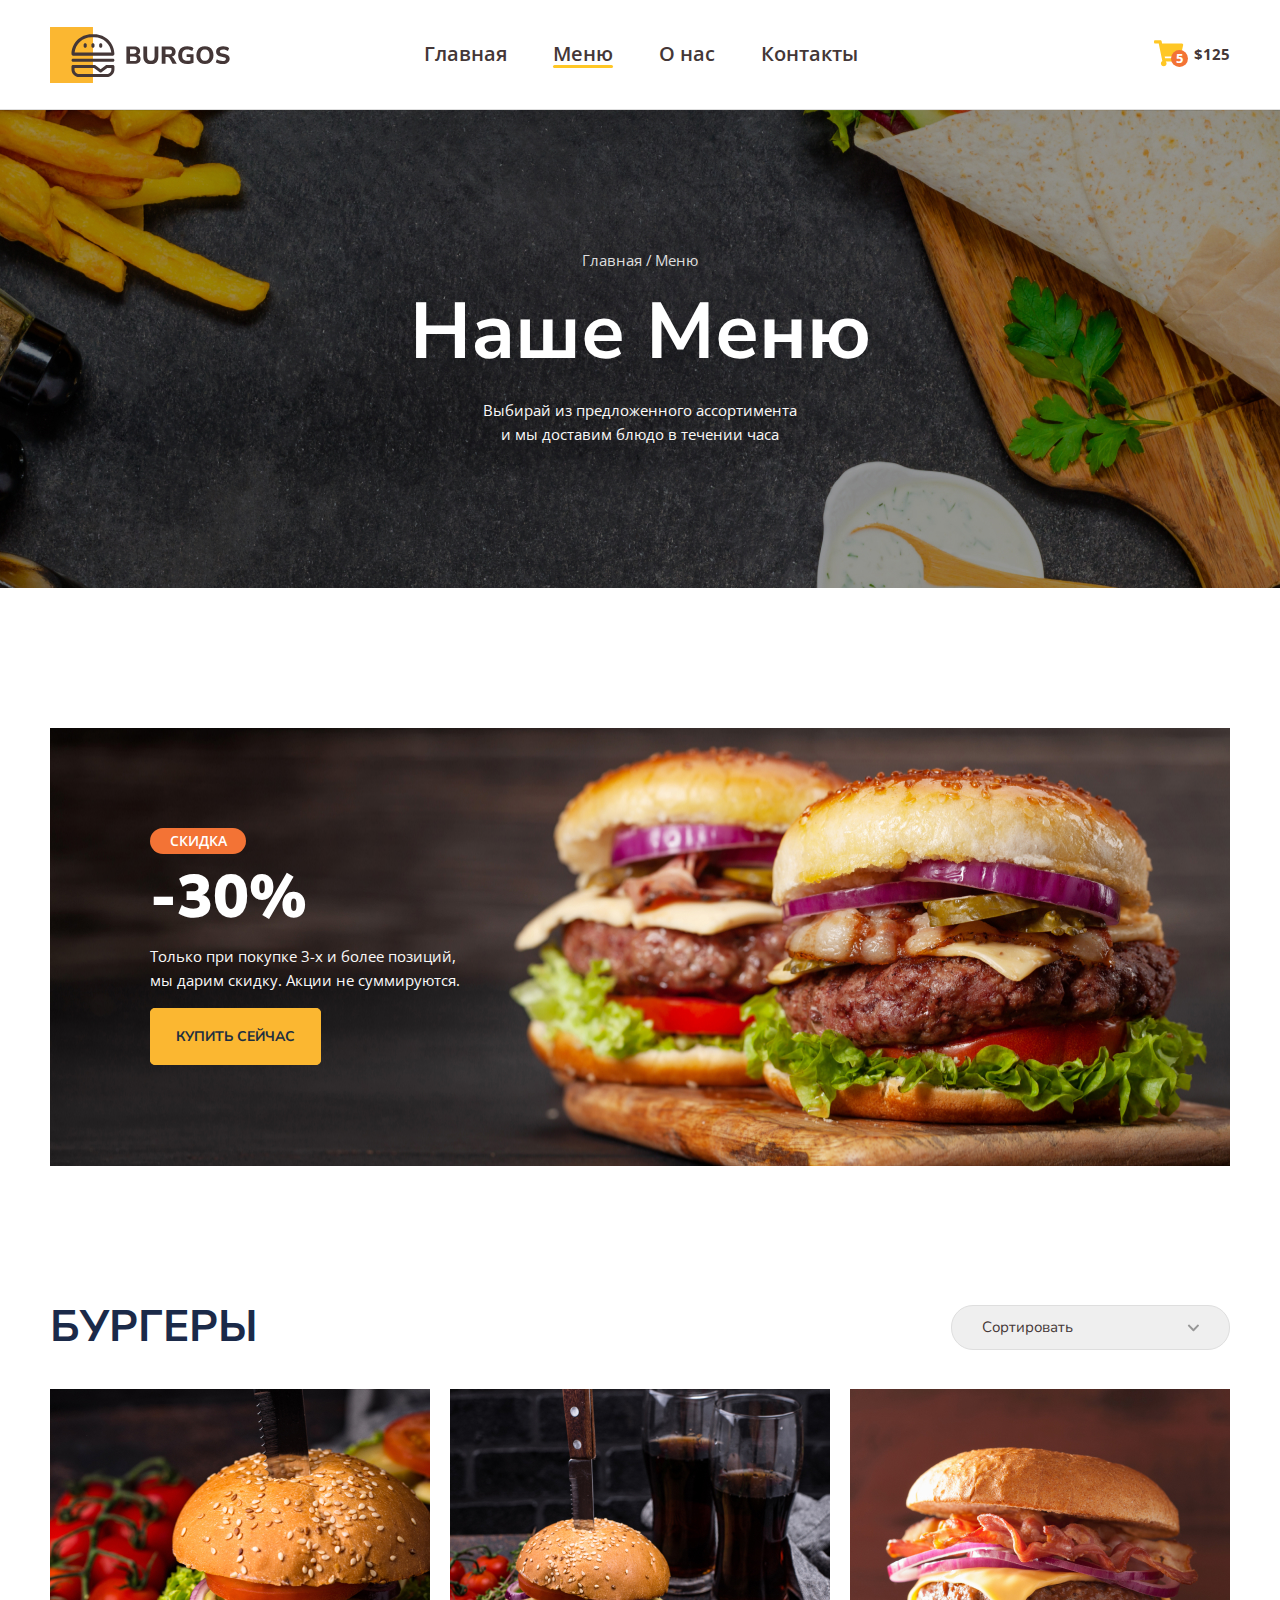
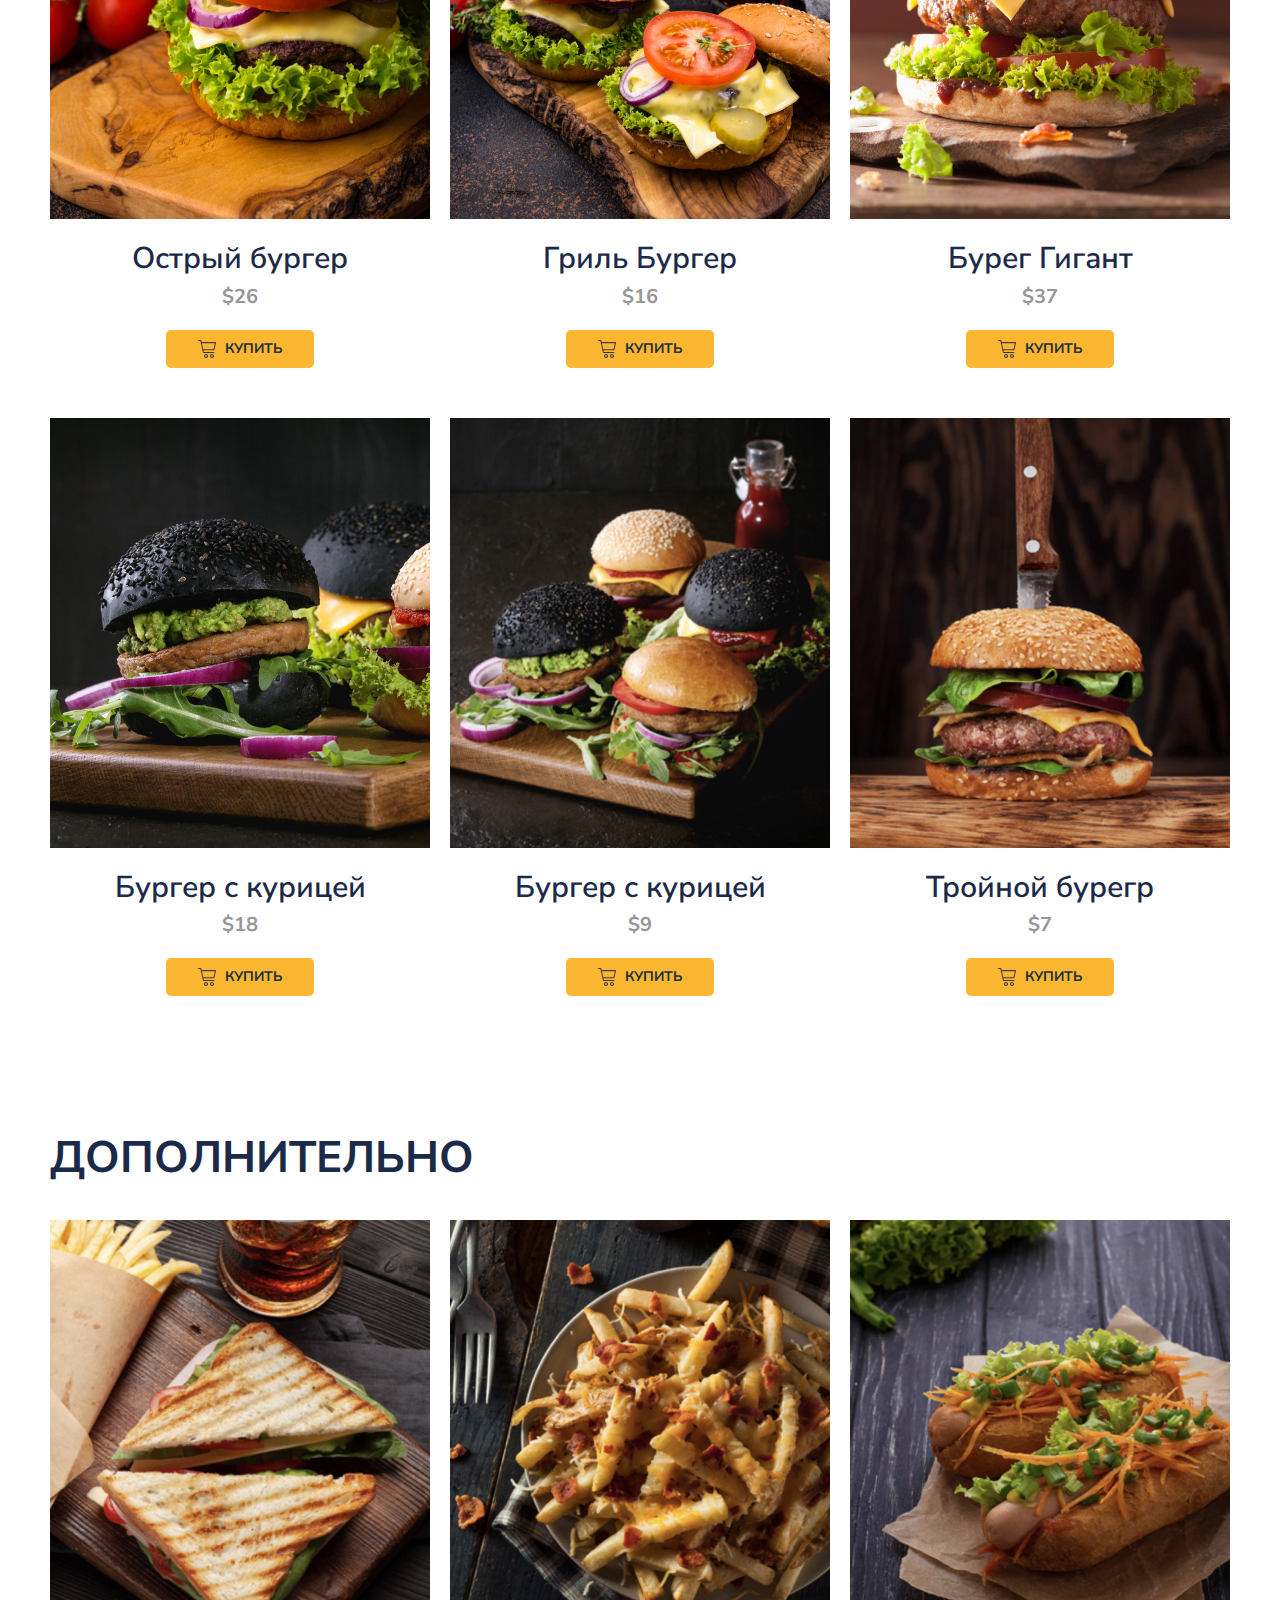
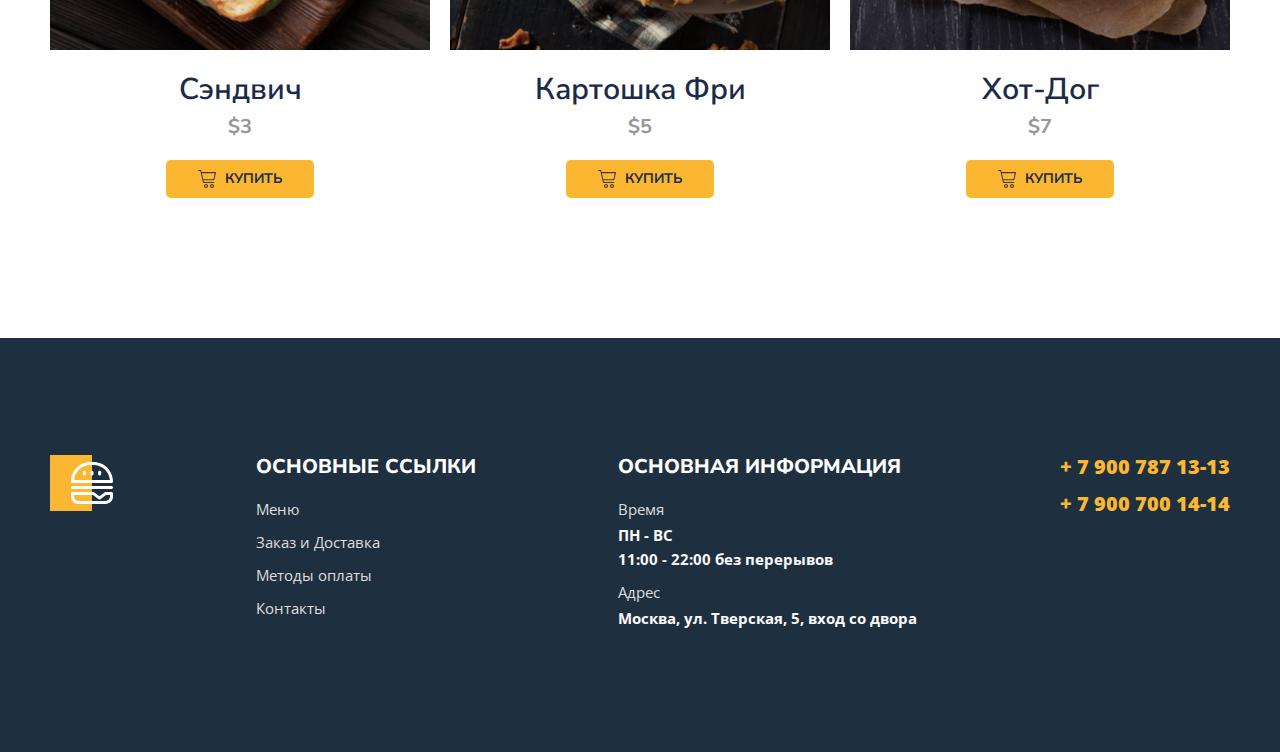
==== menu.html @ 004f5a5d "Add index and menu" ====
<!DOCTYPE html>
<html lang="ru">

<head>
	<meta charset="UTF-8">
	<meta http-equiv="X-UA-Compatible" content="IE=edge">
	<meta name="viewport" content="width=device-width, initial-scale=1.0">
	<title>Burger</title>
	<link rel="preconnect" href="https://fonts.googleapis.com">
	<link rel="preconnect" href="https://fonts.gstatic.com" crossorigin>
	<link
		href="https://fonts.googleapis.com/css2?family=Nunito+Sans:wght@400;600;700;800;900&family=Open+Sans:wght@400;600;700&display=swap"
		rel="stylesheet">
	<link rel="stylesheet" href="styles/normalize.css">
	<link rel="stylesheet" href="styles/main.css">
</head>

<body>
	<header>
		<div class="container">
			<div class="header">
				<div class="header-item">
					<a href="index.html" class="header-logo"></a>
					<nav>
						<ul class="header-nav">
							<li><a href="index.html">Главная</a></li>
							<li><a href="#" class="active">Меню</a></li>
							<li><a href="#">О нас</a></li>
							<li><a href="#">Контакты</a></li>
						</ul>
					</nav>
				</div>
				<button type="button" class="button">
					<span class="button-item">
						<img src="images/cart.svg" alt="Корзина">
						<span class="button-count">5</span>
					</span>
					<span class="button-text">$125</span>
				</button>
			</div>
		</div>
	</header>
	<div class="bg">
		<div class="container">
			<ul class="breadcrumbs">
				<li><a href="index.html">Главная</a></li>
				<li><a href="#">Меню</a></li>
			</ul>
			<h1 class="title">Наше Меню</h1>
			<p class="description">Выбирай из предложенного ассортимента и мы доставим блюдо в течении часа</p>
		</div>
	</div>
	<main>
		<div class="banner">
			<div class="container">
				<div class="banner-box">
					<h2 class="banner-title">
						<span>скидка</span>
						-30%
					</h2>
					<p class="banner-text">
						Только при покупке 3-х и более позиций, мы&nbsp;дарим скидку. Акции не суммируются.
					</p>
					<a href="#menuBurger" class="banner-link">купить сейчас</a>
				</div>
			</div>
		</div>
		<section class="menu" id="menuBurger">
			<div class="container">
				<div class="menu-header">
					<h2 class="menu-title">
						Бургеры
					</h2>
					<select class="menu-select">
						<option value="">Сортировать</option>
						<option value="up">По возрастанию</option>
						<option value="down">По убыванию</option>
					</select>
				</div>
				<div class="menu-grid">
					<div class="menu-grid-item">
						<div class="menu-grid-cover">
							<img src="images/menu/01.jpg" alt="Острый бургер">
						</div>
						<p class="menu-grid-title">Острый бургер</p>
						<p class="menu-grid-price">$26</p>
						<button type="button" class="menu-grid-btn">
							<span class="menu-grid-icon"></span>
							<span class="menu-grid-text">купить</span>
						</button>
					</div>
					<div class="menu-grid-item">
						<div class="menu-grid-cover">
							<img src="images/menu/02.jpg" alt="Острый бургер">
						</div>
						<p class="menu-grid-title">Гриль Бургер</p>
						<p class="menu-grid-price">$16</p>
						<button type="button" class="menu-grid-btn">
							<span class="menu-grid-icon"></span>
							<span class="menu-grid-text">купить</span>
						</button>
					</div>
					<div class="menu-grid-item">
						<div class="menu-grid-cover">
							<img src="images/menu/03.jpg" alt="Острый бургер">
						</div>
						<p class="menu-grid-title">Бурег Гигант</p>
						<p class="menu-grid-price">$37</p>
						<button type="button" class="menu-grid-btn">
							<span class="menu-grid-icon"></span>
							<span class="menu-grid-text">купить</span>
						</button>
					</div>
					<div class="menu-grid-item">
						<div class="menu-grid-cover">
							<img src="images/menu/04.jpg" alt="Острый бургер">
						</div>
						<p class="menu-grid-title">Бургер с курицей</p>
						<p class="menu-grid-price">$18</p>
						<button type="button" class="menu-grid-btn">
							<span class="menu-grid-icon"></span>
							<span class="menu-grid-text">купить</span>
						</button>
					</div>
					<div class="menu-grid-item">
						<div class="menu-grid-cover">
							<img src="images/menu/05.jpg" alt="Острый бургер">
						</div>
						<p class="menu-grid-title">Бургер с курицей</p>
						<p class="menu-grid-price">$9</p>
						<button type="button" class="menu-grid-btn">
							<span class="menu-grid-icon"></span>
							<span class="menu-grid-text">купить</span>
						</button>
					</div>
					<div class="menu-grid-item">
						<div class="menu-grid-cover">
							<img src="images/menu/06.jpg" alt="Острый бургер">
						</div>
						<p class="menu-grid-title">Тройной бурегр</p>
						<p class="menu-grid-price">$7</p>
						<button type="button" class="menu-grid-btn">
							<span class="menu-grid-icon"></span>
							<span class="menu-grid-text">купить</span>
						</button>
					</div>
				</div>
				<div class="menu-header">
					<h2 class="menu-title">
						Дополнительно
					</h2>
				</div>
				<div class="menu-grid">
					<div class="menu-grid-item">
						<div class="menu-grid-cover">
							<img src="images/menu/07.jpg" alt="Сэндвич">
						</div>
						<p class="menu-grid-title">Сэндвич</p>
						<p class="menu-grid-price">$3</p>
						<button type="button" class="menu-grid-btn">
							<span class="menu-grid-icon"></span>
							<span class="menu-grid-text">купить</span>
						</button>
					</div>
					<div class="menu-grid-item">
						<div class="menu-grid-cover">
							<img src="images/menu/08.jpg" alt="Картошка Фри">
						</div>
						<p class="menu-grid-title">Картошка Фри</p>
						<p class="menu-grid-price">$5</p>
						<button type="button" class="menu-grid-btn">
							<span class="menu-grid-icon"></span>
							<span class="menu-grid-text">купить</span>
						</button>
					</div>
					<div class="menu-grid-item">
						<div class="menu-grid-cover">
							<img src="images/menu/09.jpg" alt="Хот-Дог">
						</div>
						<p class="menu-grid-title">Хот-Дог</p>
						<p class="menu-grid-price">$7</p>
						<button type="button" class="menu-grid-btn">
							<span class="menu-grid-icon"></span>
							<span class="menu-grid-text">купить</span>
						</button>
					</div>
				</div>
			</div>
		</section>
	</main>
	<footer class="footer">
		<div class="container">
			<div class="footer-box">
				<div class="item">
					<img class="footer-logo" src="images/footer-logo.svg" alt="Logo">
				</div>
				<div class="footer-item">
					<h2>основные ссылки</h2>
					<ul class="footer-list">
						<li><a href="menu.html">Меню</a></li>
						<li><a href="#">Заказ и Доставка</a></li>
						<li><a href="#">Методы оплаты</a></li>
						<li><a href="#">Контакты</a></li>
					</ul>
				</div>
				<div class="footer-item">
					<h2>основная информация</h2>
					<ul class="footer-list">
						<li>
							<span>Время</span>
							ПН - ВС <br>
							11:00 - 22:00 без перерывов
						</li>
						<li>
							<span>Адрес</span>
							Москва, ул. Тверская, 5, вход со двора
						</li>
					</ul>
				</div>
				<div class="footer-tel">
					<ul class="footer-list footer-list-tel">
						<li>
							<a href="tel:+79007871313">+ 7 900 787 13-13</a>
						</li>
						<li>
							<a href="tel:+79007001414">+ 7 900 700 14-14</a>
						</li>
					</ul>
				</div>
			</div>
		</div>
	</footer>
</body>

</html>
---- styles/main.css ----
body {
	font-family: 'Nunito Sans', sans-serif;
}
.container {
	max-width: 1180px;
	margin: 0 auto;
	padding-left: 15px;
	padding-right: 15px;
}
header {
border-bottom: 1px solid #DEDEDE;
}
.header {
	font-family: 'Open Sans', sans-serif;
	display: flex;
	align-items: center;
	justify-content: space-between;
	padding-top: 26px;
	padding-bottom: 25px;
}
.header-item {
	display: flex;
	align-items: center;
	justify-content: space-between;
	flex-basis: 68.5%;
}
.header-logo {
	display: block;
	background-image: url(../images/logo.svg);
	width: 180px;
	height: 56px;
	background-repeat: no-repeat;
	background-size: cover;
}
.header-nav {
	list-style-type: none;
	display: flex;
	padding-left: 0;
	gap: 46px
}
.header-nav a {
	font-weight: 600;
	font-size: 20px;
	color: #443737;
	text-decoration: none;
}
.header-nav a:hover {
	color: #FFC725;
}
.header-nav a::after {
	content: '';
	width: 100%;
	height: 3px;
	border-radius: 1.5px;
	background: transparent;
	display: block;
}
.header-nav a.active::after {
	background: #FFC725;
}
.button {
	display: flex;
	align-items: center;
	background-color: transparent;
	border: none;
	padding: 0;
	gap: 10px;
	cursor: pointer;
}
.button-item {
	position: relative;
}
.button-count {
	font-weight: 700;
	font-size: 13px;
	color: #FFFFFF;
	background: #F37335;
	border-radius: 100%;
	position: absolute;
	width: 17px;
	height: 17px;
	text-align: center;
	line-height: 1.3;
	bottom: 3px;
	right: -4px;
}
.button-text {
	color: #443737;
	font-weight: 700;
	font-size: 15px;
}
.bg {
	text-align: center;
	color: #FFFFFF;
	background-image: url(../images/bg.jpg);
	background-size: cover;
	background-position: center center;
	padding: 142px 0;
	margin-bottom: 140px;
}
.breadcrumbs {
	padding-left: 0;
	margin-top: 0;
	list-style-type: none;
	display: flex;
	justify-content: center;
	gap: 7px;
}
.breadcrumbs a:hover {
	color: #FFC725;
}
.breadcrumbs a {
	color: #DEDEDE;
	font-size: 15px;
	font-family: 'Open Sans', sans-serif;
	text-decoration: none;
}
.breadcrumbs a::before {
	content: '/';
	position: relative;
	left: -3px;
	pointer-events: none;
}
.breadcrumbs a:hover::before {
	color: #DEDEDE;
}
.breadcrumbs li:first-child a::before {
	display: none;
}
.title {
	font-weight: 700;
	font-size: 79px;
	margin-top: 17px;
	margin-bottom: 20px;
}
.description {
	font-family: 'Open Sans', sans-serif;
	font-size: 15px;
	line-height: 1.6;
	color: #FAF9F9;
	max-width: 320px;
	margin: 0 auto;
}
.banner-box {
	background-image: url(../images/banner.jpg);
	background-repeat: no-repeat;
	background-size: cover;
	background-position: center center;
	padding: 100px 100px 120px;
	margin-bottom: 100px;
}
.banner-title {
	font-size: 60px;
	font-weight: 900;
	color: #FFFFFF;
	margin-top: 0;
	margin-bottom: 12px;
}
.banner-title span {
	font-size: 14px;
	font-family: 'Open Sans', sans-serif;
	font-weight: 600;
	text-transform: uppercase;
	background-color: #F37335;
	border-radius: 14px;
	padding: 5px 0;
	display: block;
	max-width: 96px;
	text-align: center;
	margin-bottom: 9px;
}
.banner-text {
	color: #FAF9F9;
	font-size: 15px;
	line-height: 1.6;
	font-family: 'Open Sans', sans-serif;
	max-width: 353px;
	margin-top: 0;
	margin-bottom: 35px;
}
.banner-link {
	font-size: 14px;
	font-weight: 700;
	padding: 18px 25px;
	text-transform: uppercase;
	text-decoration: none;
	color: #1E2F40;
	background-color: #FBB731;
	border-radius: 5px;	
	border: 1px solid #FBB731;
}
.banner-link:hover {
	background-color: transparent;
	color: #FBB731;
}
.menu-header {
	display: flex;
	align-items: center;
	justify-content: space-between;
}
.menu-title {
	font-size: 44px;
	font-weight: 700;
	text-transform: uppercase;
	color: #1B2A49;
	margin-bottom: 34;
}
.menu-select {
	border: 1px solid #DEDEDE;
	padding: 13px 30px;
	border-radius: 22px;
	color: #443737;
	font-size: 15px;
	appearance: none;
	flex-basis: 279px;
	background-image: url(../images/arrow.svg);
	background-size: 12.79px 7.75px;
	background-repeat: no-repeat;
	background-position: 89% center;
}
.menu-grid {
	display: grid;
	grid-template-columns: repeat(3, 1fr);
	gap: 50px 20px;
	text-align: center;
	margin-bottom: 100px;
}
.menu-grid-cover {
width: 100%;
height: 430px;
position: relative;
overflow: hidden;
margin-bottom: 23px;
}
.menu-grid-cover img {
	position: absolute;
	left: 50%;
	top: 50%;
	transform: translate(-50%, -50%);
	object-fit: cover;
	width: 100%;
	height: 430px;
}
.menu-grid-title {
	font-weight: 600;
	font-size: 30px;
	color: #1B2A49;
	margin: 0;
}
.menu-grid-price {
	font-weight: 700;
	font-size: 20px;
	color: #979797;
	margin-top: 8px;
	margin-bottom: 22px;
}
.menu-grid-btn{
	padding: 10px 30px 10px 52px;
	background: #FBB731;
	border-radius: 5px;
	padding: 10px 32px;
	border: none;
	display: flex;
	align-items: center;
	justify-content: center;
	margin: 0 auto;
	gap: 9px;
}
.menu-grid-btn:hover {
	background-color: #F37335;
	cursor: pointer;	
}
.menu-grid-text {
	font-size: 14px;
	font-family: 'Nunito Sans';
	font-weight: 700;
	text-transform: uppercase;
	color: #1E2F40;
}
.menu-grid-icon {
	background-image: url(../images/cart-menu.svg);
	background-size: cover;
	background-repeat: no-repeat;
	display: block;
	width: 18px;
	height: 18px;
}
.footer {
	background: #1E2F40;
	color: #fff;
	padding-top: 117px;
	padding-bottom: 106px;
	margin-top: 140px;
}
.footer-box {
	display: flex;
	justify-content: space-between;
}
.footer-logo {
	width: 63px;
	height: 56px;
}
.footer-item {
	flex: 0 0 auto;
}
.footer-item h2 {
	font-size: 20px;
	font-weight: 800;
	text-transform: uppercase;
	margin-bottom: 19px;
	margin-top: 0;
}
.footer-list li {
	margin-bottom: 9px;
	font-family: 'Open Sans', sans-serif;
	font-size: 15px;
	color: #FAF9F9;
	font-weight: 700;
	line-height: 24px;
}
.footer-list a {
	color: #DEDEDE;
	text-decoration: none;
	font-weight: 400;
}
.footer-list a:hover {
color:#FBB731;
}
.footer-item span {
	color: #DEDEDE;
	display: block;
	font-weight: 400;
	margin-bottom: 2px;
}
.footer-list-tel {
	margin-top: 0;
}
.footer-list-tel li {
	margin-bottom: 12px;
}
.footer-list-tel a {
	font-size: 20px;
	font-weight: 900;
	color: #FBB731;
}
.footer-list-tel a:hover {
	color: #DEDEDE
}
.footer-list {
	padding-left: 0;
	list-style-type: none;
}

/* Style INDEX */

.main {
	background: linear-gradient(180deg, #0C4C7B -100%, #1E2F40 100%);
}
.wrapper {
	max-width: 1180px;
	margin: 0 auto;
	display: flex;
	justify-content: space-between;
}
.content {
	color: #FAF9F9;
	flex: 0 0 580px;
	padding-top: 170px;
	padding-bottom: 170px;
}
.content-title {
	font-size: 120px;
	font-weight: 800;
	text-transform: uppercase;
	line-height: 120px;
	margin-bottom: 0px;
	margin-top: 0;
}
.content-title span {
	color: #FBB731;
	font-size: 30px;
	font-weight: 700;
	line-height: 38px;
	display: block;
	margin-bottom: 10px;
}
.content-text {
	font-family: 'Open Sans', sans-serif;
	font-size: 19px;
	line-height: 1.4;
	margin-bottom: 42px;
}
.content-link,
.promo a {
	color: #1E2F40;
	background-color: #FBB731;
	border-radius: 5px;
	text-decoration: none;
	padding: 20px 45px;
	display: inline-block;
	text-transform: uppercase;
	font-size: 14px;
	font-weight: 700;
}
.visual {
	flex-grow: 1;
	display: flex;
	justify-content: flex-end;
	position: relative;
}
.visual-bg {
	width: 432px;
	height: 100%;
	background: linear-gradient(2.42deg, #F37335 -19.6%, #FBB731 100.79%, #FDC830 100.79%);
}
.main img {
	width: 829px;
	position: absolute;
	right: -168px;
}
.promo {
	padding-top: 186px;
	padding-bottom: 46px;
}
.promo-left,
.promo-right {
	flex: 0 0 49%;
	color: #fff;
	box-sizing: border-box;
	background-repeat: no-repeat;
	background-size: cover;
	background-position: center;
}
.promo-left {
	background-image: url(../images/promo-left.png);
	padding: 116px 50px;
}
.promo-right {
	background-image: url(../images/promo-right.png);
	padding: 102px 50px;
}
.sale {
	font-size: 14px;
	font-weight: 900;
	background: #F37335;
	padding: 5px 19px;
	border-radius: 14px;
	display: inline-block;
	text-transform: uppercase;
	margin-bottom: 3px;
	margin-top: 0;
}
.cost {
	font-size: 60px;
	font-weight: 900;
	margin-bottom: 8px;
	margin-top: 0;
}
.promo-description {
	font-family: 'Open Sans', sans-serif;
	color: #FAF9F9;
	font-size: 15px;
	line-height: 24px;
	margin-bottom: 0;
}
.promo-left .promo-description {
	max-width: 392px;
}
.promo-right .promo-description {
	max-width: 300px;
	margin-bottom: 20px;
}
.free {
	font-size: 44px;
	font-weight: 700;
	margin-bottom: 10px;
	margin-top: 0;
}
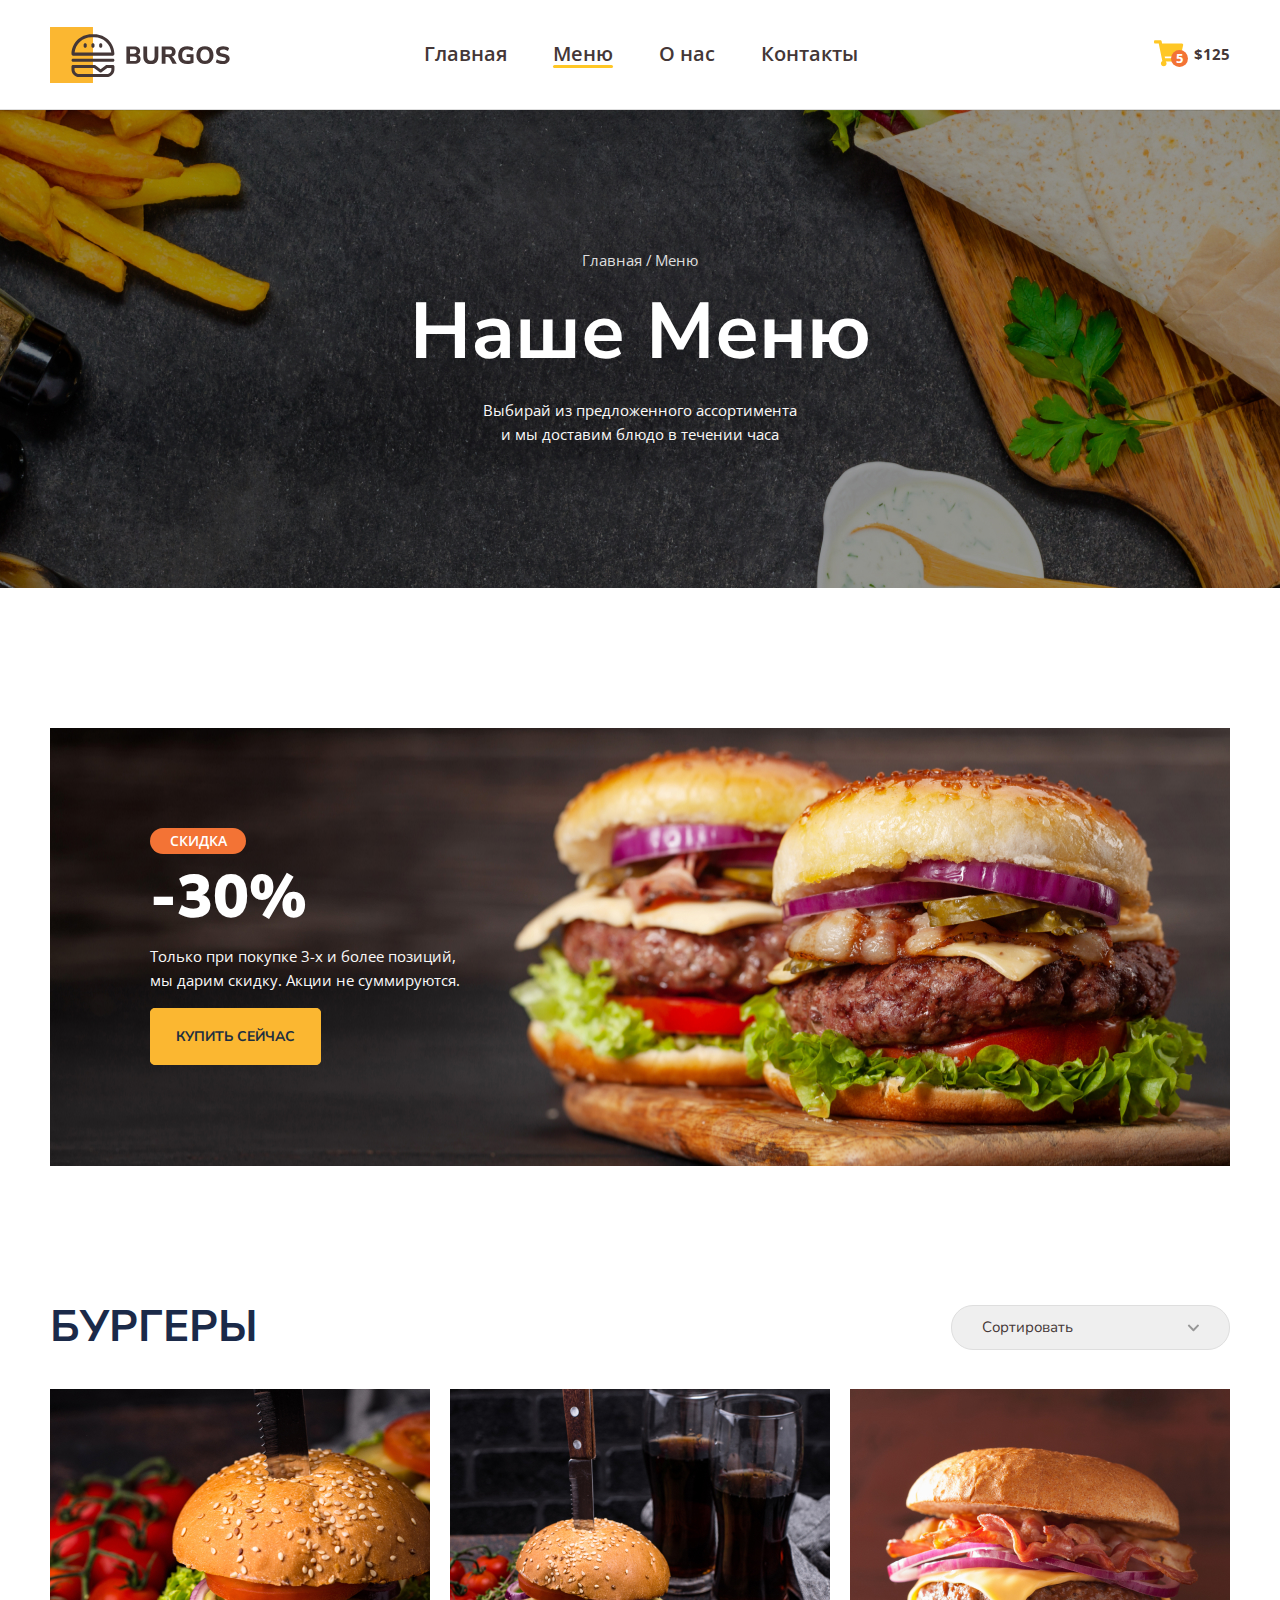
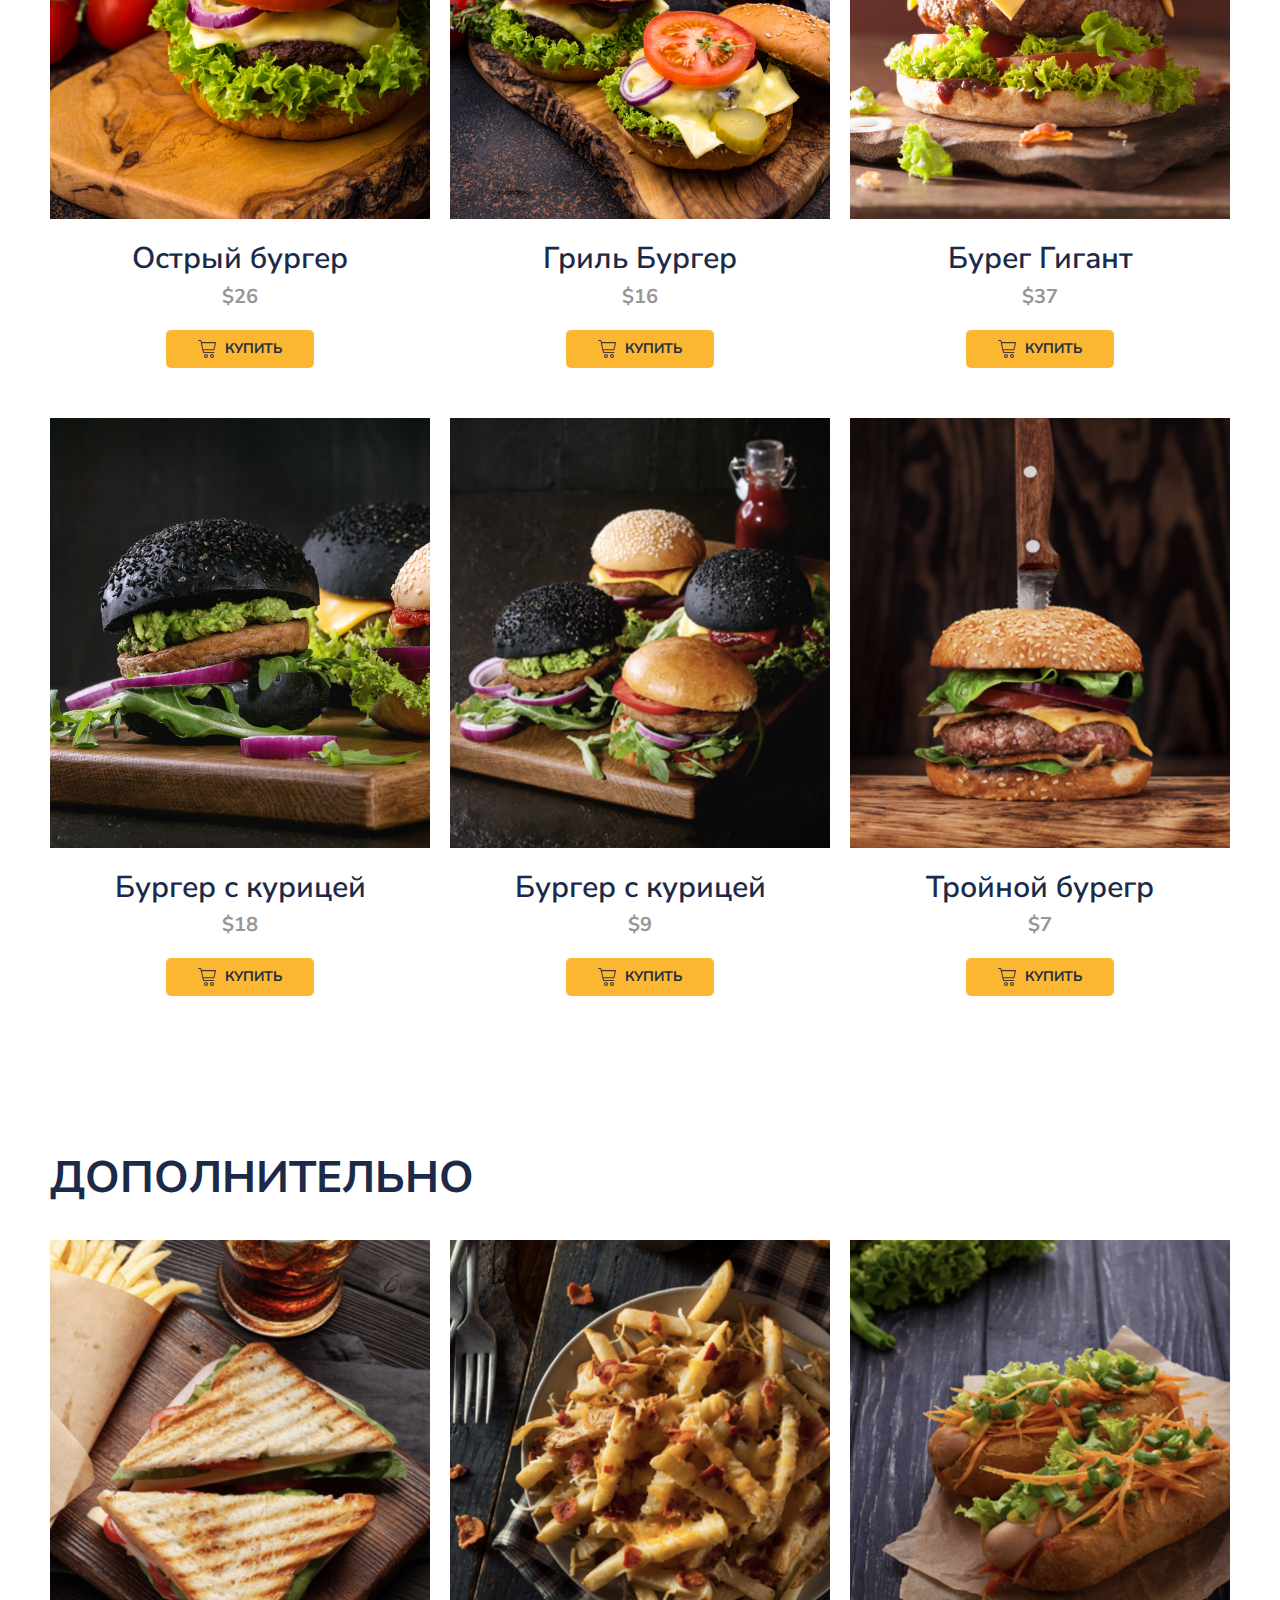
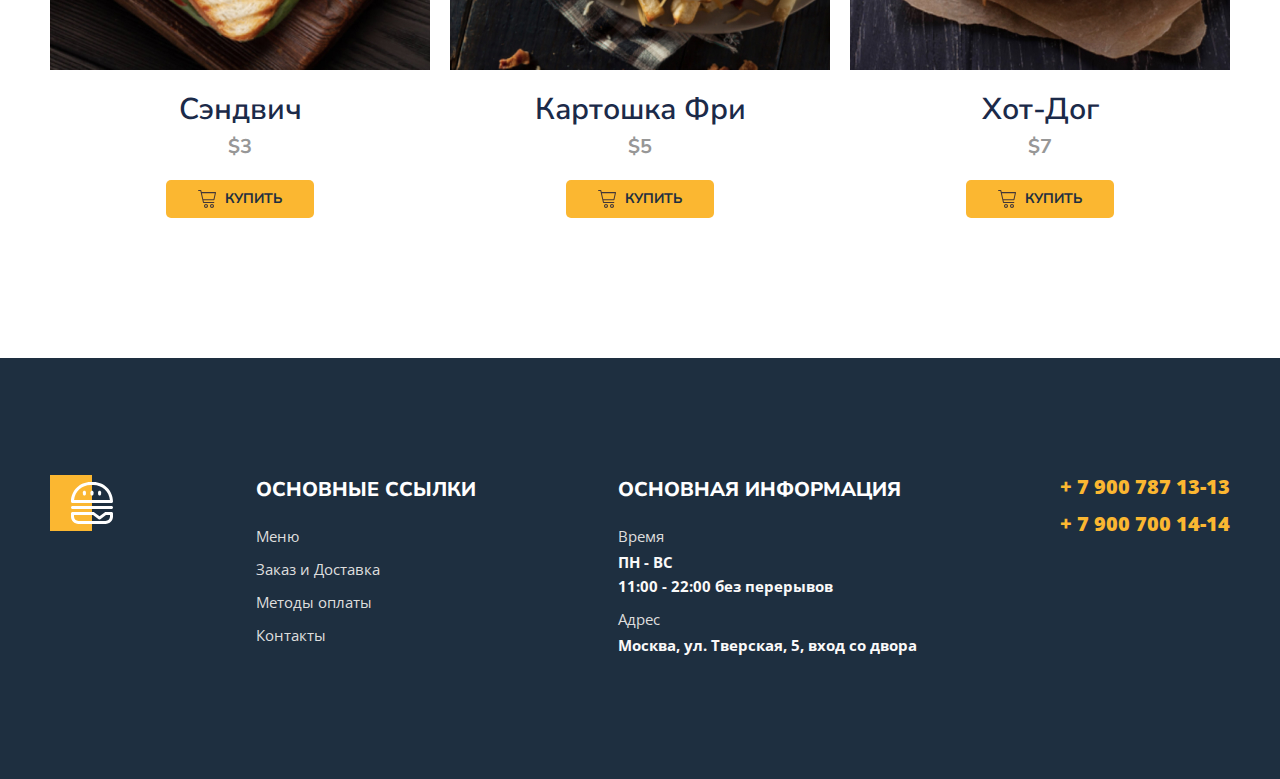
==== commit 7431b29d: "Add files" ====
--- a/menu.html
+++ b/menu.html
@@ -16,9 +16,12 @@
 </head>
 
 <body>
-	<header>
+	<header id="headerTop">
 		<div class="container">
 			<div class="header">
+				<div class="header-burger">
+					<button class="burger" onclick="openModal()"></button>
+				</div>
 				<div class="header-item">
 					<a href="index.html" class="header-logo"></a>
 					<nav>
@@ -39,7 +42,7 @@
 				</button>
 			</div>
 		</div>
-	</header>
+	</header id="headerTop">
 	<div class="bg">
 		<div class="container">
 			<ul class="breadcrumbs">
@@ -145,6 +148,10 @@
 						</button>
 					</div>
 				</div>
+			</div>
+		</section>
+		<section class="menu menu-other">
+			<div class="container">
 				<div class="menu-header">
 					<h2 class="menu-title">
 						Дополнительно
@@ -202,6 +209,14 @@
 						<li><a href="#">Методы оплаты</a></li>
 						<li><a href="#">Контакты</a></li>
 					</ul>
+					<ul class="footer-list footer-list-tel">
+						<li>
+							<a href="tel:+79007871313">+ 7 900 787 13-13</a>
+						</li>
+						<li>
+							<a href="tel:+79007001414">+ 7 900 700 14-14</a>
+						</li>
+					</ul>
 				</div>
 				<div class="footer-item">
 					<h2>основная информация</h2>
@@ -230,6 +245,17 @@
 			</div>
 		</div>
 	</footer>
+	<a href="#headerTop" class="button-up hidden" id="btnUp">Наверх</a>
+	<div class="modal" id="modal">
+		<ul class="header-nav">
+			<li><a href="index.html">Главная</a></li>
+			<li><a href="#" class="active">Меню</a></li>
+			<li><a href="#">О нас</a></li>
+			<li><a href="#">Контакты</a></li>
+		</ul>
+		<button class="burger-close" onclick="closeModal()"></button>
+	</div>
+	<script src="scripts/main.js"></script>
 </body>
 
 </html>--- a/styles/main.css
+++ b/styles/main.css
@@ -145,9 +145,9 @@
 	background-image: url(../images/banner.jpg);
 	background-repeat: no-repeat;
 	background-size: cover;
-	background-position: center center;
+	background-position: 0 center;
 	padding: 100px 100px 120px;
-	margin-bottom: 100px;
+	margin-bottom: 80px;
 }
 .banner-title {
 	font-size: 60px;
@@ -188,10 +188,14 @@
 	background-color: #FBB731;
 	border-radius: 5px;	
 	border: 1px solid #FBB731;
+	transition: 0.3s;
 }
 .banner-link:hover {
 	background-color: transparent;
 	color: #FBB731;
+}
+.menu {
+	padding-top: 20px;
 }
 .menu-header {
 	display: flex;
@@ -211,6 +215,8 @@
 	border-radius: 22px;
 	color: #443737;
 	font-size: 15px;
+	-webkit-appearance: none;
+	-moz-appearance: none;
 	appearance: none;
 	flex-basis: 279px;
 	background-image: url(../images/arrow.svg);
@@ -237,6 +243,7 @@
 	left: 50%;
 	top: 50%;
 	transform: translate(-50%, -50%);
+	-o-object-fit: cover;
 	object-fit: cover;
 	width: 100%;
 	height: 430px;
@@ -265,6 +272,7 @@
 	justify-content: center;
 	margin: 0 auto;
 	gap: 9px;
+	transition: 0.3s;
 }
 .menu-grid-btn:hover {
 	background-color: #F37335;
@@ -295,20 +303,19 @@
 .footer-box {
 	display: flex;
 	justify-content: space-between;
+	gap: 20px;
 }
 .footer-logo {
 	width: 63px;
 	height: 56px;
 }
-.footer-item {
-	flex: 0 0 auto;
-}
 .footer-item h2 {
 	font-size: 20px;
 	font-weight: 800;
 	text-transform: uppercase;
 	margin-bottom: 19px;
 	margin-top: 0;
+	line-height: 1.5;
 }
 .footer-list li {
 	margin-bottom: 9px;
@@ -322,6 +329,7 @@
 	color: #DEDEDE;
 	text-decoration: none;
 	font-weight: 400;
+	transition: 0.3s;
 }
 .footer-list a:hover {
 color:#FBB731;
@@ -342,6 +350,7 @@
 	font-size: 20px;
 	font-weight: 900;
 	color: #FBB731;
+	transition: 0.3s;
 }
 .footer-list-tel a:hover {
 	color: #DEDEDE
@@ -349,6 +358,33 @@
 .footer-list {
 	padding-left: 0;
 	list-style-type: none;
+}
+
+.button-up {
+	background-color: #FBB731;
+	font-size: 14px;
+	font-family: 'Nunito Sans';
+	font-weight: 700;
+	text-transform: uppercase;
+	color: #1E2F40;
+	text-decoration: none;
+	padding: 5px 20px;
+	position: fixed;
+	bottom: 20px;
+	right: 20px;
+	border-radius: 5px;
+	transition: 0.5s;
+}
+
+.button-up:hover {
+	background-color: #F37335;
+}
+
+.button-up.hidden {
+	opacity: 0;
+}
+.button-up.visible {
+	opacity: 1;
 }
 
 /* Style INDEX */
@@ -475,4 +511,258 @@
 	font-weight: 700;
 	margin-bottom: 10px;
 	margin-top: 0;
+}
+
+/* Modal */
+
+.burger {
+	width: 34px;
+	height: 22px;
+	background-image: url(../images/burger.svg);
+	background-repeat: no-repeat;
+	background-size: contain;
+	background-color: transparent;
+	border: none;
+	cursor: pointer;
+}
+.modal {
+	background-color: #FFF8DC;
+	max-width: 500px;
+	text-align: center;
+	position: absolute;
+	top: -400px;
+	left: 0;
+	right: 0;
+	margin: 20px auto 0;
+	padding: 40px 30px;
+	box-sizing: border-box;
+	transition: .5s;
+}
+.modal .header-nav {
+	flex-direction: column;
+	align-items: center;
+	gap: 23px;
+	margin: 0;
+}
+.burger-close {
+	width: 22px;
+	height: 22px;
+	background-image: url(../images/close.svg);
+	background-color: transparent;
+	background-size: contain;
+	background-repeat: no-repeat;
+	border: none;
+	position: absolute;
+	top: 20px;
+	right: 20px;
+	cursor: pointer;
+}
+
+/* Responsive */
+
+@media (min-width: 1001px) {
+	.footer-list + .footer-list-tel {
+		display: none;
+	}
+}
+
+@media (min-width: 766px) {
+	.header-burger {
+		display: none;
+	}
+}
+
+@media (max-width: 1000px) {
+	.container {
+		max-width: 738px;
+	}
+	.header-logo {
+		width: 150px;
+		height: 48px;
+		background-size: contain;
+	}
+	.header-nav {
+		gap: 22px;
+	}
+	.header-item {
+		flex-basis: 75.5%;
+	}
+	.bg {
+		margin-bottom: 72px;
+	}
+	.banner-box {
+		background-position: -80px center;
+		padding: 100px 40px 120px;
+	}
+	.menu-grid {
+		grid-template-columns: repeat(2, 1fr);
+		gap: 50px 15px;
+	}
+	.menu .container {
+		overflow: hidden;
+	}
+	.menu-other {
+		overflow: hidden;
+		height: 595px;
+	}
+	.menu-other .menu-grid {
+		display: flex;
+		width: auto;
+		overflow-x: scroll;
+		overflow-y: hidden;
+		padding-bottom: 50px;
+	}
+	.menu-other .menu-grid-item {
+		flex: 0 0 281px;
+	}
+	.menu-other .menu-grid-cover,
+	.menu-other .menu-grid-cover img {
+		height: 320px;
+	}
+	.footer-tel {
+		display: none;
+	}
+	.footer-list + .footer-list-tel {
+		display: block;
+	}
+}
+
+@media (max-width: 765px) {
+	nav {
+		display: none;
+	}
+	.header {
+		gap: 21px;
+	}
+	.menu-other .container {
+		padding-right: 0;
+	}
+	.button-up.visible {
+		display: none;
+	}
+}
+
+@media (max-width: 567px) {
+	.header {
+		padding-top: 19px;
+		padding-bottom: 19px;
+	}
+	.header-logo {
+		width: 116px;
+		height: 37px;
+	}
+	.breadcrumbs a {
+		font-size: 14px;
+	}
+	.title {
+		font-size: 38px;
+	}
+	.description {
+		font-size: 12px;
+	}
+	.bg {
+		margin-bottom: 33px;
+		padding: 55px 0;
+	}
+	.banner-box {
+		background-position: 17% center;
+		padding: 35px 24px 54px;
+		margin-bottom: 26px;
+	}
+	.menu-title {
+		font-size: 27px;
+	}
+	.menu-select {
+		font-size: 12px;
+		flex-basis: 136px;
+		padding: 13px 24px 13px 15px;
+		background-position: 91% center;
+	}
+	.menu-header {
+		margin-bottom: 30px;
+	}
+	.menu-grid {
+		gap: 25px 15px;
+		margin-bottom: 40px;
+	}
+	.menu-grid-cover {
+		height: 56vw;
+		margin-bottom: 10px;
+	}
+	.menu-grid-cover img {
+		height: 100%;
+	}
+	.menu-grid-title {
+		font-size: 15px;
+	}
+	.menu-grid-price {
+		font-size: 16px;
+		margin-top: 6px;
+		margin-bottom: 14px;
+	}
+	.menu-grid-btn {
+		padding: 10px 21px;
+	}
+	.menu-other {
+		height: 119vw;
+	}
+	.menu-other .menu-grid {
+		padding-bottom: 24vw;
+	}
+	.menu-other .menu-grid-cover {
+		height: 56vw;
+	}
+	.menu-other .menu-grid-cover img {
+		height: 100%;
+	}
+	.menu-other .menu-grid-item {
+		flex: 0 0 38vw;
+	}
+	.footer {
+		margin-top: 28px;
+		padding-top: 60px;
+		padding-bottom: 60px;
+	}
+	.footer-list + .footer-list-tel {
+		display: none;
+	}
+	.footer-tel {
+		display: block;
+	}
+	.footer-box {
+		display: grid;
+		grid-template-columns: 30% 70%;
+		grid-template-areas:"logo tel" "link link" "info info";
+		gap: 0;
+	}
+	.footer-item:nth-child(1) {
+		grid-area: logo;
+	}
+	.footer-item:nth-child(2) {
+		grid-area: link;
+	}
+	.footer-item:nth-child(3) {
+		grid-area: info;
+	}
+	.footer-tel {
+		grid-area: tel;
+		text-align: right;
+	}
+}
+
+@media (max-width: 360px) {
+	.header-logo {
+		width: 116px;
+		height: 37px;
+		background-size: contain;
+	}
+	.menu-grid-title {
+		font-size: 13px;
+	}
+}
+
+@media (max-width: 320px) {
+	.banner-box {
+		background-position: 25% center;
+	}
 }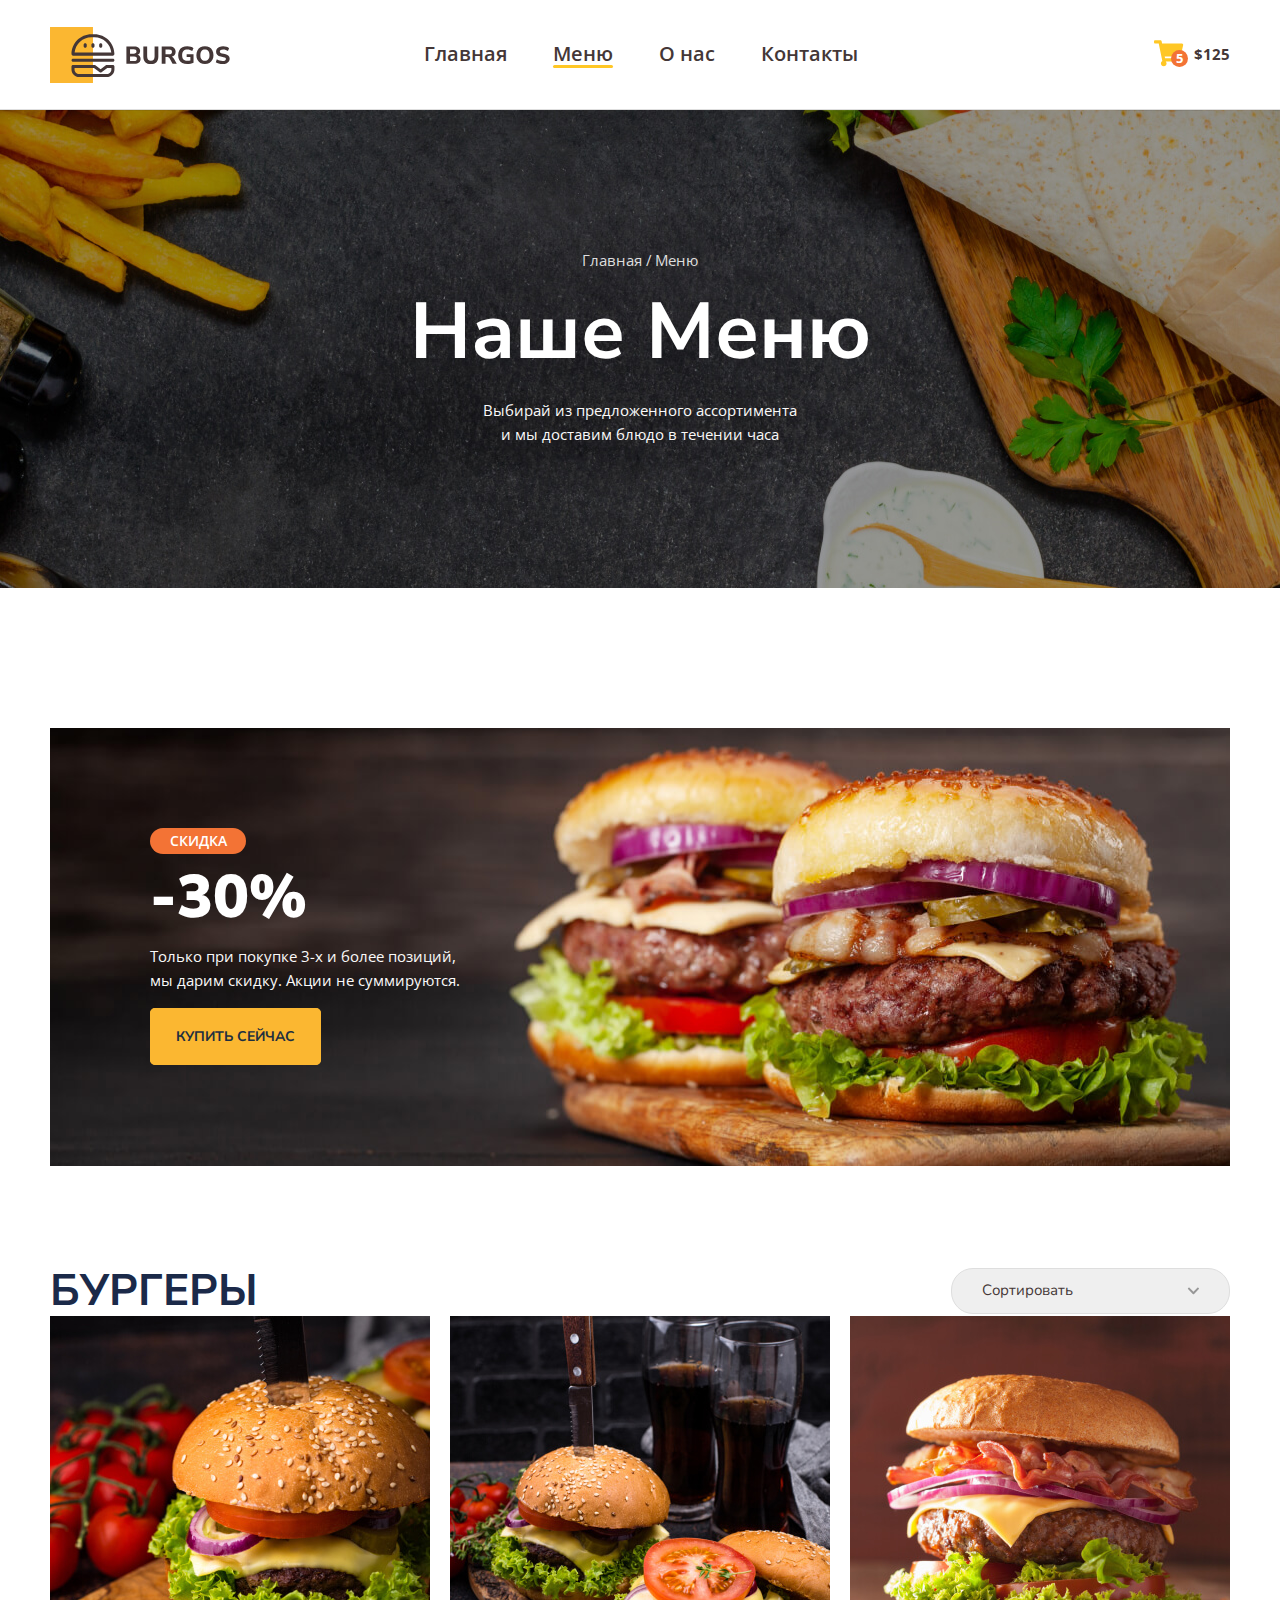
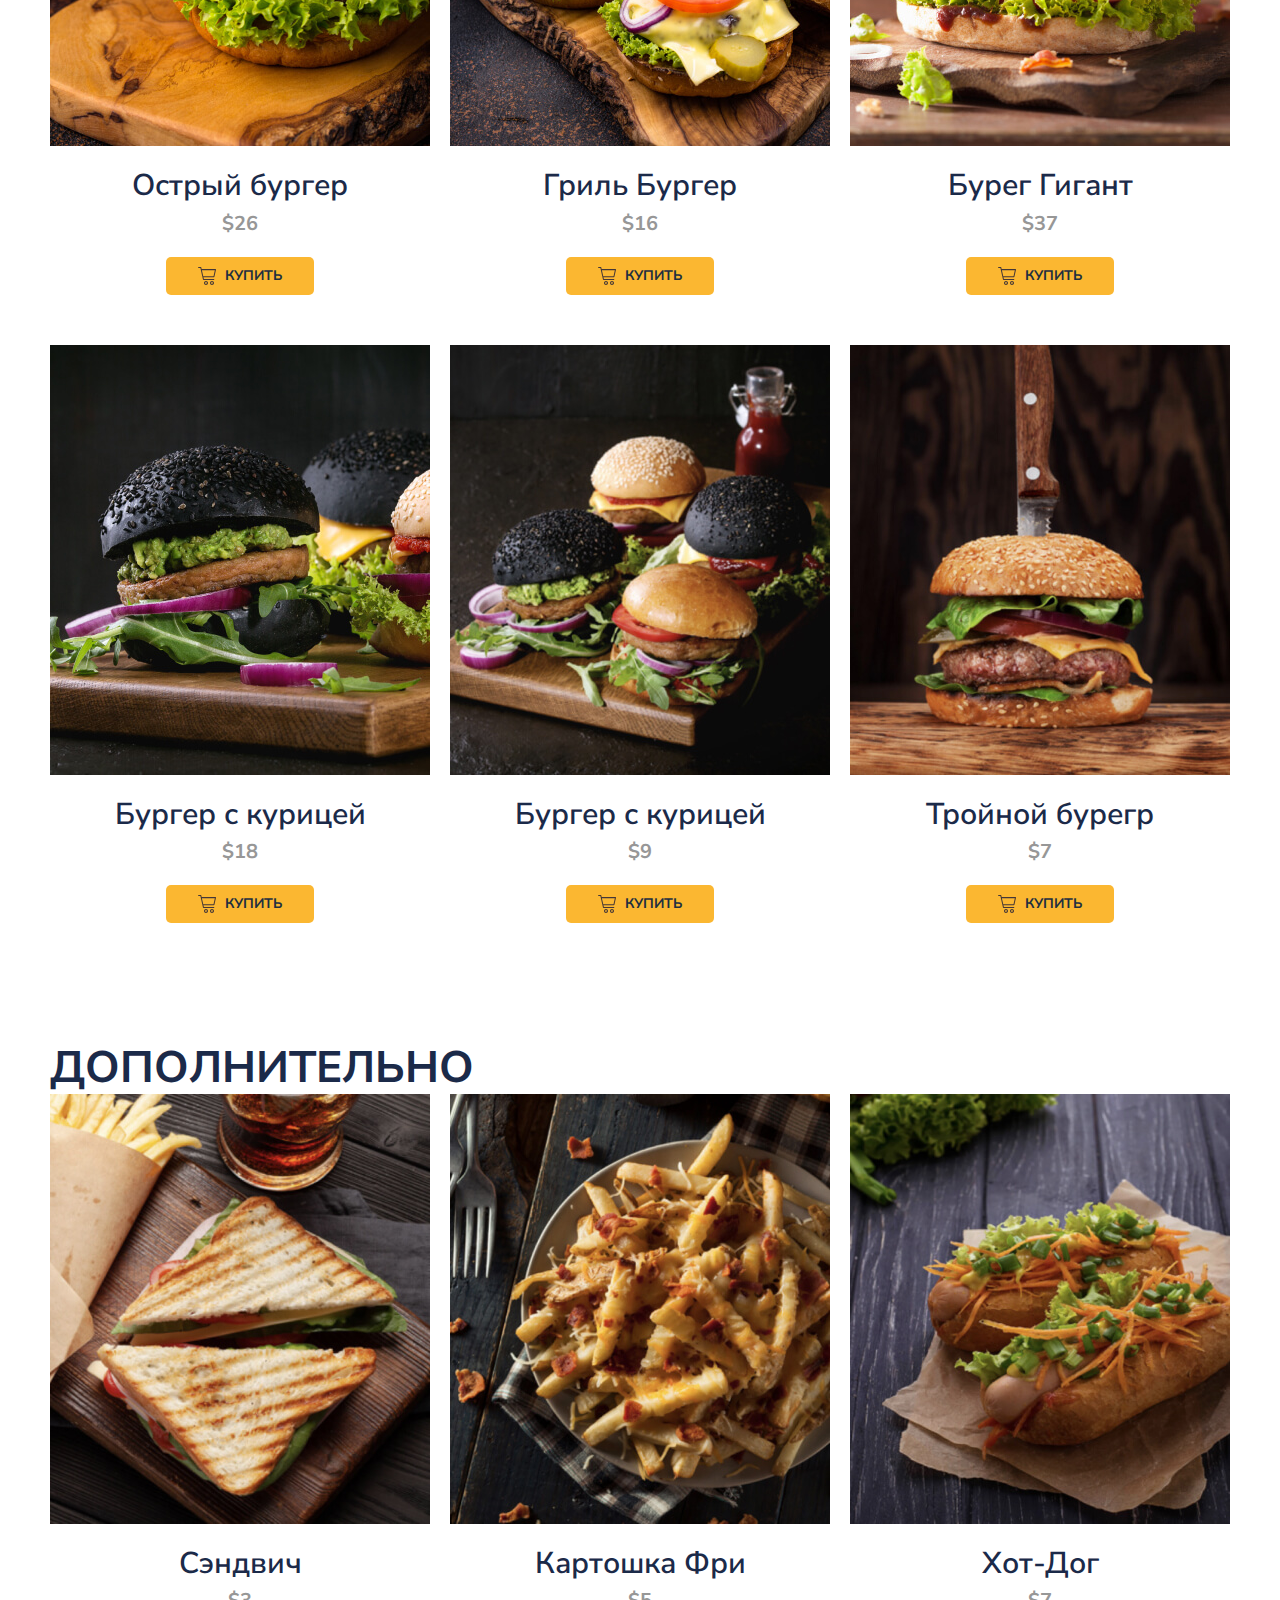
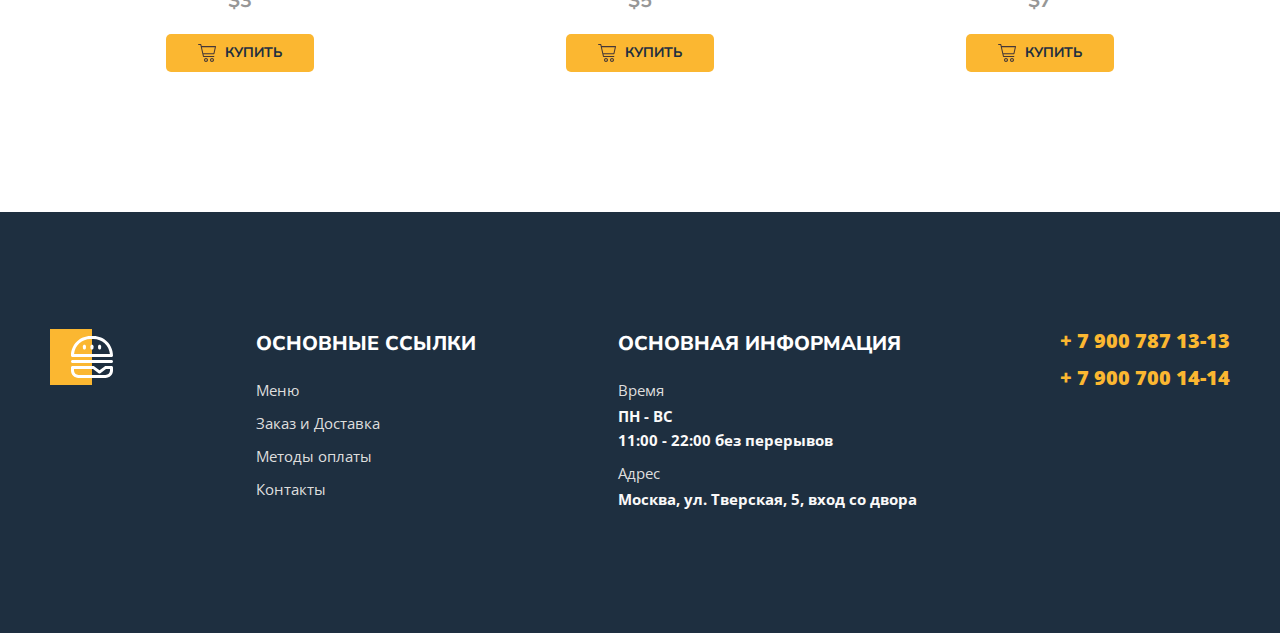
==== commit d72cf241: "change files" ====
--- a/menu.html
+++ b/menu.html
@@ -13,6 +13,15 @@
 		rel="stylesheet">
 	<link rel="stylesheet" href="styles/normalize.css">
 	<link rel="stylesheet" href="styles/main.css">
+	<link rel="apple-touch-icon" sizes="192x192" href="images/favicon/android-chrome-192x192.png">
+	<link rel="icon" type="image/png" sizes="32x32" href="images/favicon/android-chrome-512x512.png">
+	<link rel="icon" sizes="16x16" href="images/favicon/favicon.ico>
+	<link rel=" apple-touch-icon" sizes="180x180" href="images/favicon/apple-touch-icon.png">
+	<link rel="icon" type="image/png" sizes="32x32" href="images/favicon/favicon-32x32.png">
+	<link rel="icon" type="image/png" sizes="16x16" href="images/favicon/favicon-16x16.png">
+	<link rel="mask-icon" href="images/favicon/safari-pinned-tab.svg" color="#5bbad5">
+	<meta name="msapplication-TileColor" content="#da532c">
+	<meta name="theme-color" content="#ffffff">
 </head>
 
 <body>
@@ -42,7 +51,7 @@
 				</button>
 			</div>
 		</div>
-	</header id="headerTop">
+	</header>
 	<div class="bg">
 		<div class="container">
 			<ul class="breadcrumbs">
--- a/styles/main.css
+++ b/styles/main.css
@@ -207,7 +207,7 @@
 	font-weight: 700;
 	text-transform: uppercase;
 	color: #1B2A49;
-	margin-bottom: 34;
+	margin: 0;
 }
 .menu-select {
 	border: 1px solid #DEDEDE;
@@ -216,8 +216,8 @@
 	color: #443737;
 	font-size: 15px;
 	-webkit-appearance: none;
-	-moz-appearance: none;
-	appearance: none;
+		-moz-appearance: none;
+			appearance: none;
 	flex-basis: 279px;
 	background-image: url(../images/arrow.svg);
 	background-size: 12.79px 7.75px;
@@ -637,6 +637,9 @@
 	.menu-other .container {
 		padding-right: 0;
 	}
+	.menu-grid-cover {
+		height: 310px;
+	}	
 	.button-up.visible {
 		display: none;
 	}
@@ -704,10 +707,10 @@
 		padding: 10px 21px;
 	}
 	.menu-other {
-		height: 119vw;
+		height: 122vw;
 	}
 	.menu-other .menu-grid {
-		padding-bottom: 24vw;
+		padding-bottom: 38vw;
 	}
 	.menu-other .menu-grid-cover {
 		height: 56vw;
